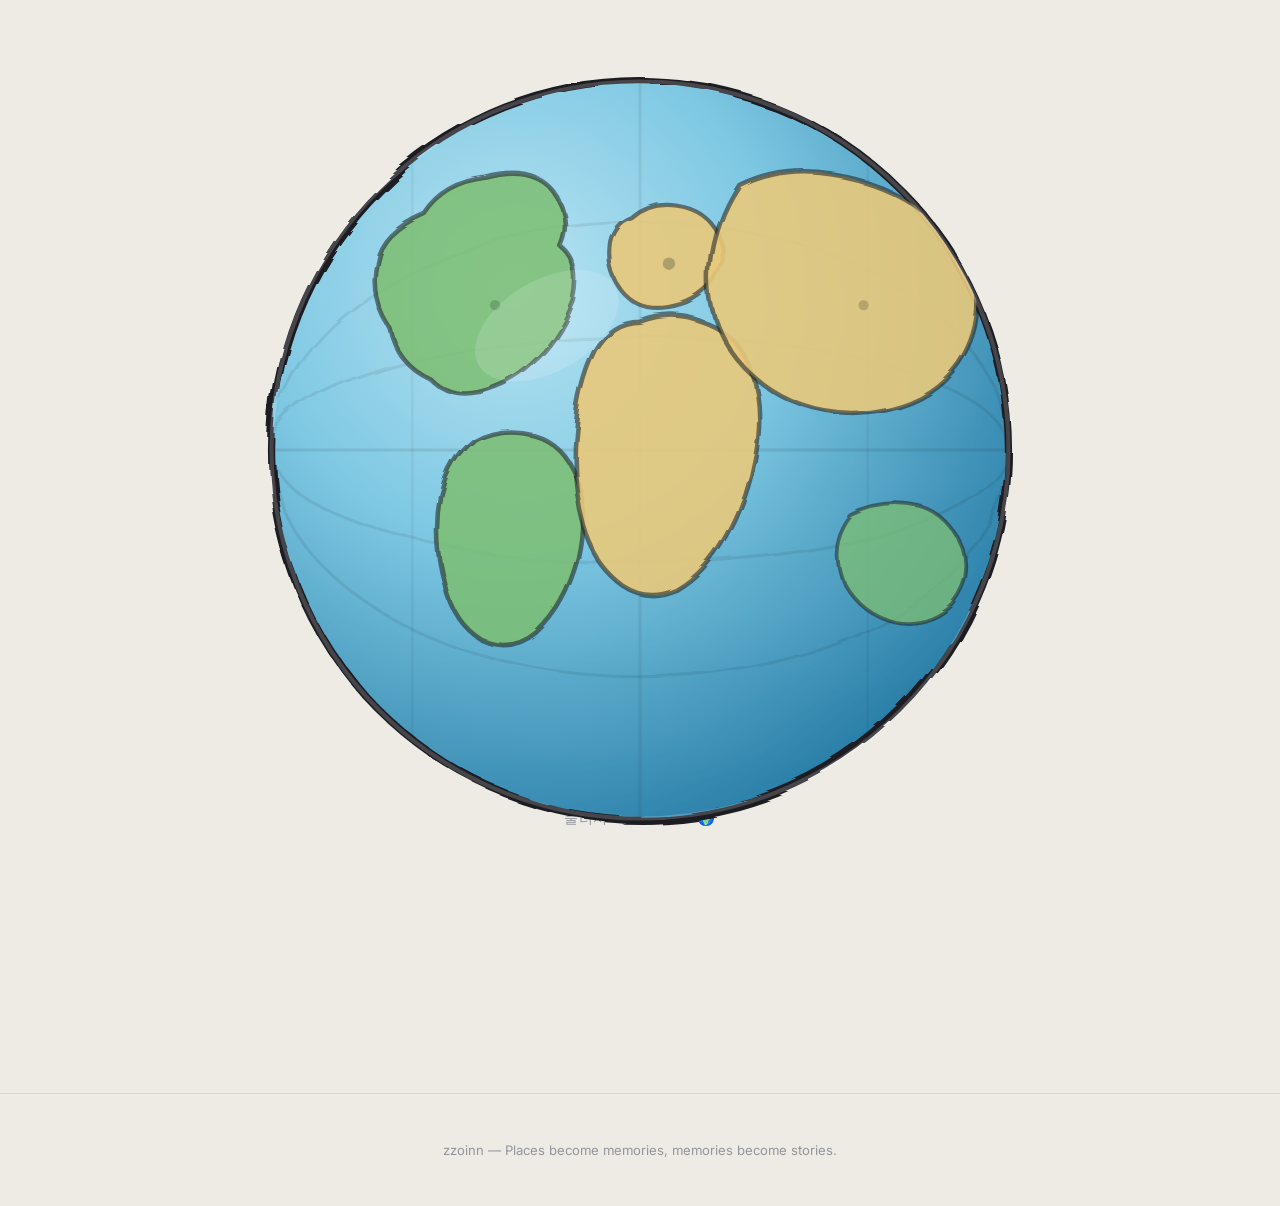
==== logoindex.html @ 639f42b7 "파일 구조 업데이트: logoindex.html, plan.md 추가" ====
<!doctype html>
<html lang="ko" data-theme="light">
<head>
<meta charset="UTF-8" />
<meta name="viewport" content="width=device-width, initial-scale=1.0" />
<title>zzoinn — 여행 아카이브</title>

<link rel="preconnect" href="https://fonts.googleapis.com">
<link rel="preconnect" href="https://fonts.gstatic.com" crossorigin>
<link href="https://fonts.googleapis.com/css2?family=Fraunces:opsz,wght@9..144,400;9..144,500;9..144,600&family=Inter:wght@400;500;600&display=swap" rel="stylesheet">

<style>
  :root {
    --bg: #EEEBE4;
    --bg-elevated: #F8F6F1;
    --ink: #1A1C20;
    --ink-soft: #62646C;
    --ink-faint: #93959C;
    --accent: #D89A3E;
    --line: rgba(26,28,32,0.10);
    --globe-core: #F3C66E;
    --globe-ocean: #7EC8E3;
    --globe-ocean2: #4FA8C7;
    --globe-edge: #9C6A21;
    --shadow-soft: rgba(26,28,32,0.10);

    --font-display: 'Fraunces', Georgia, serif;
    --font-body: 'Inter', -apple-system, BlinkMacSystemFont, sans-serif;

    --sp-2: 8px; --sp-3: 12px; --sp-4: 16px; --sp-5: 24px;
    --sp-6: 32px; --sp-7: 48px; --sp-8: 64px; --sp-9: 96px;

    --radius-s: 10px; --radius-m: 18px; --radius-l: 30px;
  }

  html[data-theme="dark"] {
    --bg: #10131A;
    --bg-elevated: #161A22;
    --ink: #ECEAE2;
    --ink-soft: #A2A6B3;
    --ink-faint: #6B6F7B;
    --accent: #96A8E4;
    --line: rgba(255,255,255,0.10);
    --globe-core: #5E72B9;
    --globe-ocean: #2A5F7A;
    --globe-ocean2: #1A3F52;
    --globe-edge: #11141C;
    --shadow-soft: rgba(0,0,0,0.45);
  }

  * { margin: 0; padding: 0; box-sizing: border-box; }

  html, body {
    background: var(--bg);
    color: var(--ink);
    font-family: var(--font-body);
    transition: background-color .5s ease, color .5s ease;
  }

  body { overflow: hidden; }
  body.site-entered { overflow: auto; }

  a, button, input { font-family: inherit; color: inherit; }
  button { cursor: pointer; background: none; border: none; }
  ::selection { background: var(--accent); color: var(--bg-elevated); }

  /* ============================================
     STAGE 1: 화면 꽉 채우는 큰 지구본
     ============================================ */
  .intro-layer {
    position: fixed;
    top: 50%;
    left: 50%;
    width: min(92vw, 92vh);
    height: min(92vw, 92vh);
    transform: translate(-50%, -50%) scale(1);
    transform-origin: 50% 50%;
    z-index: 20;
    transition: top 1.15s cubic-bezier(.65,0,.35,1),
                left 1.15s cubic-bezier(.65,0,.35,1),
                width 1.15s cubic-bezier(.65,0,.35,1),
                height 1.15s cubic-bezier(.65,0,.35,1),
                transform 1.15s cubic-bezier(.65,0,.35,1);
  }
  body.site-entered .intro-layer {
    top: 0;
    left: 50%;
    width: 260px;
    height: 260px;
    transform: translate(-50%, -30px) scale(1);
  }

  .globe-button {
    width: 100%;
    height: 100%;
    border-radius: 50%;
    display: block;
  }
  .globe-button:focus-visible {
    outline: 3px solid var(--accent);
    outline-offset: 6px;
  }
  body.site-entered .globe-button { pointer-events: none; }

  .globe-svg { width: 100%; height: 100%; display: block; }

  @media (prefers-reduced-motion: no-preference) {
    .sphere-float { animation: sway 5s ease-in-out infinite; }
  }
  @keyframes sway {
    0%, 100% { transform: translateY(0) rotate(-1.5deg); }
    50%      { transform: translateY(-10px) rotate(1.5deg); }
  }

  .sketchy { filter: url(#sketchFilter); }

  .intro-hint {
    position: fixed;
    bottom: 8vh;
    left: 0;
    right: 0;
    text-align: center;
    font-size: 0.9rem;
    color: var(--ink-faint);
    letter-spacing: 0.04em;
    opacity: 0;
    z-index: 19;
    animation: hintFade 1s ease forwards;
    animation-delay: 1.2s;
    transition: opacity .35s ease;
  }
  @keyframes hintFade { to { opacity: 1; } }
  body.site-entered .intro-hint { opacity: 0 !important; pointer-events: none; }

  /* ============================================
     STAGE 2: 도킹된 반쪽 지구본 + 캐릭터
     ============================================ */
  .dome-wrap {
    position: fixed;
    top: 0;
    left: 50%;
    transform: translateX(-50%);
    width: 340px;
    z-index: 8;
    opacity: 0;
    pointer-events: none;
    transition: opacity .6s ease .4s;
  }
  body.site-entered .dome-wrap { opacity: 1; }

  .dome-svg { width: 100%; display: block; }

  .walker-wrap {
    position: fixed;
    top: 112px;
    left: 50%;
    transform: translateX(-50%);
    z-index: 9;
    opacity: 0;
    pointer-events: none;
    transition: opacity .5s ease .7s;
  }
  body.site-entered .walker-wrap { opacity: 1; }

  .walker-figure { width: 34px; height: 44px; display: block; }
  @media (prefers-reduced-motion: no-preference) {
    body.site-entered .walker-figure { animation: patrol 6s ease-in-out infinite; }
  }
  @keyframes patrol {
    0%   { transform: translate(-95px, 0)   scaleX(1); }
    10%  { transform: translate(-64px, -7px) scaleX(1); }
    20%  { transform: translate(-32px, 0)   scaleX(1); }
    30%  { transform: translate(0,     -7px) scaleX(1); }
    40%  { transform: translate(32px,  0)   scaleX(1); }
    49%  { transform: translate(64px,  -7px) scaleX(1); }
    50%  { transform: translate(64px,  -7px) scaleX(-1); }
    60%  { transform: translate(32px,  0)   scaleX(-1); }
    70%  { transform: translate(0,     -7px) scaleX(-1); }
    80%  { transform: translate(-32px, 0)   scaleX(-1); }
    90%  { transform: translate(-64px, -7px) scaleX(-1); }
    100% { transform: translate(-95px, 0)   scaleX(1); }
  }

  .dome-spacer {
    height: 0;
    transition: height 1.15s cubic-bezier(.65,0,.35,1);
  }
  body.site-entered .dome-spacer { height: 180px; }

  /* ============================================
     상단 네비게이션 — 좌: 세로 탭 / 우: 집모양 로고
     ============================================ */
  .nav {
    display: flex;
    align-items: center;
    justify-content: space-between;
    padding: var(--sp-4) var(--sp-7);
    border-bottom: 1px solid var(--line);
    position: sticky;
    top: 0;
    background: var(--bg);
    z-index: 30;
    opacity: 0;
    transform: translateY(8px);
    pointer-events: none;
    transition: background-color .5s ease, border-color .5s ease,
                opacity .6s ease .5s, transform .6s ease .5s;
  }
  body.site-entered .nav { opacity: 1; transform: none; pointer-events: auto; }

  /* 왼쪽: 세로 탭 */
  .nav__links {
    display: flex;
    flex-direction: column;
    gap: var(--sp-2);
    list-style: none;
  }
  .nav__links a {
    text-decoration: none;
    font-size: 0.9rem;
    color: var(--ink-soft);
    letter-spacing: 0.04em;
    transition: color .25s ease;
    line-height: 1.4;
  }
  .nav__links a:hover { color: var(--ink); }

  /* 오른쪽: 집모양 로고 */
  .nav__logo-wrap {
    position: relative;
    display: inline-flex;
    flex-direction: column;
    align-items: center;
    justify-content: center;
  }

  /* 집 모양: 사각형 + 위에 삼각 지붕 */
  .house-shape {
    position: relative;
    background: var(--accent);
    width: 72px;
    height: 56px;
    border-radius: 4px 4px 6px 6px;
    display: flex;
    flex-direction: column;
    align-items: center;
    justify-content: center;
    margin-top: 22px;
  }
  .house-shape::before {
    content: '';
    position: absolute;
    top: -22px;
    left: -6px;
    width: 0;
    height: 0;
    border-left: 42px solid transparent;
    border-right: 42px solid transparent;
    border-bottom: 26px solid var(--accent);
  }

  .nav__logo-line {
    font-family: var(--font-display);
    font-size: 1.15rem;
    font-weight: 600;
    color: var(--bg);
    letter-spacing: 0.06em;
    line-height: 1.1;
  }

  /* 다크모드 토글 — 우측 끝 */
  .theme-toggle {
    position: relative;
    width: 40px;
    height: 40px;
    border-radius: 50%;
    border: 1px solid var(--line);
    display: flex;
    align-items: center;
    justify-content: center;
    flex-shrink: 0;
    margin-left: var(--sp-4);
  }
  .theme-toggle:focus-visible { outline: 2px solid var(--accent); outline-offset: 2px; }
  .theme-toggle .icon {
    position: absolute;
    font-size: 1rem;
    transition: opacity .4s ease, transform .4s ease;
  }
  .theme-toggle .icon--sun  { opacity: 1; transform: rotate(0deg) scale(1); }
  .theme-toggle .icon--moon { opacity: 0; transform: rotate(-80deg) scale(.5); }
  html[data-theme="dark"] .theme-toggle .icon--sun  { opacity: 0; transform: rotate(80deg) scale(.5); }
  html[data-theme="dark"] .theme-toggle .icon--moon { opacity: 1; transform: rotate(0deg) scale(1); }

  .nav__right {
    display: flex;
    align-items: center;
    gap: var(--sp-3);
  }

  /* ============================================
     메인 콘텐츠
     ============================================ */
  main {
    opacity: 0;
    transform: translateY(8px);
    pointer-events: none;
    transition: opacity .6s ease .55s, transform .6s ease .55s;
  }
  body.site-entered main { opacity: 1; transform: none; pointer-events: auto; }

  .hero {
    padding: var(--sp-8) var(--sp-7) var(--sp-7);
    text-align: center;
    max-width: 880px;
    margin: 0 auto;
  }
  .hero__eyebrow {
    font-size: 0.8rem;
    letter-spacing: 0.18em;
    color: var(--ink-faint);
    margin-bottom: var(--sp-4);
  }
  .hero__headline {
    font-family: var(--font-display);
    font-weight: 500;
    font-size: clamp(2.1rem, 5vw, 3.2rem);
    line-height: 1.3;
    margin-bottom: var(--sp-6);
  }

  .search {
    display: flex;
    gap: var(--sp-3);
    background: var(--bg-elevated);
    border: 1px solid var(--line);
    border-radius: var(--radius-l);
    padding: var(--sp-2);
    max-width: 560px;
    margin: 0 auto var(--sp-5);
    transition: background-color .5s ease, border-color .5s ease;
  }
  .search input { flex: 1; border: none; background: none; padding: var(--sp-3) var(--sp-4); font-size: 0.95rem; }
  .search input:focus { outline: none; }
  .search button {
    background: var(--ink);
    color: var(--bg);
    padding: var(--sp-3) var(--sp-5);
    border-radius: var(--radius-m);
    font-size: 0.9rem;
    font-weight: 500;
    transition: background-color .5s ease, color .5s ease;
  }

  .chips { display: flex; flex-wrap: wrap; justify-content: center; gap: var(--sp-3); }
  .chip {
    border: 1px solid var(--line);
    border-radius: var(--radius-l);
    padding: var(--sp-2) var(--sp-4);
    font-size: 0.82rem;
    color: var(--ink-soft);
    transition: border-color .25s ease, color .25s ease;
  }
  .chip:hover { border-color: var(--accent); color: var(--ink); }

  /* ============================================
     매거진
     ============================================ */
  .stories { padding: var(--sp-7) var(--sp-7) var(--sp-9); max-width: 1180px; margin: 0 auto; }
  .stories__head { margin-bottom: var(--sp-7); }
  .stories__head .eyebrow { font-size: 0.8rem; letter-spacing: 0.18em; color: var(--ink-faint); margin-bottom: var(--sp-3); }
  .stories__head h2 { font-family: var(--font-display); font-size: clamp(1.6rem, 3vw, 2.2rem); font-weight: 500; }

  .stories__grid { display: grid; grid-template-columns: repeat(4, 1fr); gap: var(--sp-5); }

  .card {
    border-radius: var(--radius-m);
    overflow: hidden;
    background: var(--bg-elevated);
    border: 1px solid var(--line);
    transition: transform .35s ease, border-color .5s ease, background-color .5s ease;
  }
  .card:hover { transform: translateY(-6px); }

  .card__thumb { height: 180px; position: relative; display: flex; align-items: flex-end; padding: var(--sp-3); }
  html[data-theme="dark"] .card__thumb { filter: brightness(.82) saturate(.9); }
  .card__thumb span { background: rgba(0,0,0,0.35); color: #fff; font-size: 0.72rem; padding: 4px 10px; border-radius: 999px; backdrop-filter: blur(4px); }

  .card__body { padding: var(--sp-4); }
  .card__title { font-family: var(--font-display); font-size: 1.05rem; margin-bottom: var(--sp-2); }
  .card__excerpt { font-size: 0.85rem; color: var(--ink-soft); line-height: 1.55; }

  .thumb-1 { background: linear-gradient(135deg, #E7B25F, #C2693A); }
  .thumb-2 { background: linear-gradient(135deg, #8E97A6, #3D4654); }
  .thumb-3 { background: linear-gradient(135deg, #7FA66E, #36563F); }
  .thumb-4 { background: linear-gradient(135deg, #D88A8E, #7A3B4C); }

  footer {
    text-align: center;
    padding: var(--sp-7);
    border-top: 1px solid var(--line);
    font-size: 0.82rem;
    color: var(--ink-faint);
    transition: border-color .5s ease;
  }

  @media (max-width: 860px) {
    .nav { padding: var(--sp-4) var(--sp-5); }
    .hero { padding: var(--sp-7) var(--sp-5); }
    .stories { padding: var(--sp-6) var(--sp-5); }
    .stories__grid { grid-template-columns: 1fr 1fr; }
  }
  @media (max-width: 520px) {
    .stories__grid { grid-template-columns: 1fr; }
    .search { flex-direction: column; border-radius: var(--radius-m); }
  }
</style>
</head>
<body>

  <!-- SVG 필터 -->
  <svg width="0" height="0" style="position:absolute">
    <filter id="sketchFilter">
      <feTurbulence type="fractalNoise" baseFrequency="0.008 0.03" numOctaves="3" seed="5" result="noise" />
      <feDisplacementMap in="SourceGraphic" in2="noise" scale="6" />
    </filter>
    <filter id="sketchFilterLight">
      <feTurbulence type="fractalNoise" baseFrequency="0.015 0.05" numOctaves="2" seed="12" result="noise2" />
      <feDisplacementMap in="SourceGraphic" in2="noise2" scale="3" />
    </filter>
  </svg>

  <!-- STAGE 1: 화면 꽉 채우는 지구본 -->
  <div class="intro-layer" id="introLayer">
    <button class="globe-button" id="globeButton" aria-label="zzoinn 둘러보기 시작">
      <svg class="globe-svg" viewBox="0 0 400 400" xmlns="http://www.w3.org/2000/svg">
        <defs>
          <radialGradient id="sphereGrad" cx="33%" cy="28%" r="78%">
            <stop offset="0%" stop-color="#B8E4F2" />
            <stop offset="45%" stop-color="#7EC8E3" />
            <stop offset="100%" stop-color="#2A7FA8" />
          </radialGradient>
          <radialGradient id="sphereGradDark" cx="33%" cy="28%" r="78%">
            <stop offset="0%" stop-color="#3A6A85" />
            <stop offset="60%" stop-color="#1E4F6B" />
            <stop offset="100%" stop-color="#0A1F2E" />
          </radialGradient>
          <clipPath id="globeClip">
            <circle cx="200" cy="200" r="178" />
          </clipPath>
        </defs>

        <g class="sphere-float">
          <!-- 바다 배경 -->
          <circle cx="200" cy="200" r="178" fill="url(#sphereGrad)" stroke="var(--ink)" stroke-width="3.5" class="sketchy" />

          <g clip-path="url(#globeClip)">
            <!-- 경도·위도 선 (손그림 느낌) -->
            <ellipse cx="200" cy="200" rx="178" ry="55" fill="none" stroke="var(--ink)" stroke-opacity="0.08" stroke-width="1.5" class="sketchy" />
            <ellipse cx="200" cy="200" rx="178" ry="110" fill="none" stroke="var(--ink)" stroke-opacity="0.08" stroke-width="1.5" class="sketchy" />
            <line x1="22" y1="200" x2="378" y2="200" stroke="var(--ink)" stroke-opacity="0.10" stroke-width="1.5" />
            <line x1="200" y1="22" x2="200" y2="378" stroke="var(--ink)" stroke-opacity="0.08" stroke-width="1.5" />
            <line x1="90" y1="30" x2="90" y2="370" stroke="var(--ink)" stroke-opacity="0.06" stroke-width="1" />
            <line x1="310" y1="30" x2="310" y2="370" stroke="var(--ink)" stroke-opacity="0.06" stroke-width="1" />

            <!-- 북아메리카 -->
            <path class="sketchy" d="
              M 95,85
              Q 105,70 125,68
              Q 148,62 158,75
              Q 168,88 162,102
              Q 172,110 168,128
              Q 160,148 148,158
              Q 138,168 122,172
              Q 108,175 98,165
              Q 82,158 78,140
              Q 68,125 72,108
              Q 74,94 95,85 Z
            " fill="#7DBF72" fill-opacity="0.85" stroke="var(--ink)" stroke-opacity="0.55" stroke-width="2.2" stroke-linejoin="round" />

            <!-- 남아메리카 -->
            <path class="sketchy" d="
              M 120,195
              Q 132,188 148,192
              Q 162,196 168,212
              Q 175,230 170,252
              Q 164,275 150,288
              Q 138,298 124,292
              Q 110,284 106,265
              Q 100,244 104,222
              Q 108,205 120,195 Z
            " fill="#7DBF72" fill-opacity="0.85" stroke="var(--ink)" stroke-opacity="0.55" stroke-width="2.2" stroke-linejoin="round" />

            <!-- 유럽 -->
            <path class="sketchy" d="
              M 196,88
              Q 205,80 218,82
              Q 232,84 238,96
              Q 244,108 236,120
              Q 228,130 214,132
              Q 200,134 192,124
              Q 184,114 186,100
              Q 188,91 196,88 Z
            " fill="#E8C97A" fill-opacity="0.9" stroke="var(--ink)" stroke-opacity="0.55" stroke-width="2" stroke-linejoin="round" />

            <!-- 아프리카 -->
            <path class="sketchy" d="
              M 200,138
              Q 216,132 230,138
              Q 248,144 254,162
              Q 260,180 256,202
              Q 252,224 242,242
              Q 232,260 218,268
              Q 204,274 192,266
              Q 178,256 172,236
              Q 166,214 168,192
              Q 170,168 178,152
              Q 186,138 200,138 Z
            " fill="#E8C97A" fill-opacity="0.9" stroke="var(--ink)" stroke-opacity="0.55" stroke-width="2.2" stroke-linejoin="round" />

            <!-- 아시아 -->
            <path class="sketchy" d="
              M 248,72
              Q 268,62 292,66
              Q 318,70 336,84
              Q 358,98 362,118
              Q 366,140 354,158
              Q 342,175 320,180
              Q 298,185 278,178
              Q 256,170 244,152
              Q 232,134 234,112
              Q 236,90 248,72 Z
            " fill="#E8C97A" fill-opacity="0.9" stroke="var(--ink)" stroke-opacity="0.55" stroke-width="2.2" stroke-linejoin="round" />

            <!-- 오세아니아 -->
            <path class="sketchy" d="
              M 302,232
              Q 318,224 336,228
              Q 350,232 356,248
              Q 360,262 350,274
              Q 338,285 322,282
              Q 306,278 298,264
              Q 292,250 298,238
              Q 300,234 302,232 Z
            " fill="#7DBF72" fill-opacity="0.75" stroke="var(--ink)" stroke-opacity="0.5" stroke-width="1.8" stroke-linejoin="round" />

            <!-- 귀여운 포인트: 별/점 강조 -->
            <circle cx="214" cy="110" r="3" fill="var(--ink)" fill-opacity="0.25" />
            <circle cx="130" cy="130" r="2.5" fill="var(--ink)" fill-opacity="0.2" />
            <circle cx="308" cy="130" r="2.5" fill="var(--ink)" fill-opacity="0.2" />
          </g>

          <!-- 테두리 광택 -->
          <circle cx="200" cy="200" r="178" fill="none" stroke="white" stroke-opacity="0.18" stroke-width="2" />
          <!-- 하이라이트 -->
          <ellipse cx="155" cy="140" rx="38" ry="22" fill="white" fill-opacity="0.14" transform="rotate(-30 155 140)" />
        </g>
      </svg>
    </button>
  </div>

  <p class="intro-hint" id="introHint">눌러서 떠나볼까요? 🌍</p>

  <!-- STAGE 2: 상단 반쪽 지구본 (캐릭터 플랫폼) -->
  <div class="dome-wrap" id="domeWrap" aria-hidden="true">
    <svg class="dome-svg" viewBox="0 0 340 175" xmlns="http://www.w3.org/2000/svg">
      <defs>
        <radialGradient id="domeGrad" cx="50%" cy="10%" r="90%">
          <stop offset="0%" stop-color="#B8E4F2" />
          <stop offset="60%" stop-color="#7EC8E3" />
          <stop offset="100%" stop-color="#2A7FA8" />
        </radialGradient>
        <clipPath id="domeClip">
          <rect x="0" y="0" width="340" height="175" />
        </clipPath>
      </defs>
      <!-- 반원 바다 -->
      <ellipse cx="170" cy="175" rx="168" ry="168" fill="url(#domeGrad)" clip-path="url(#domeClip)" />
      <!-- 경도선 -->
      <ellipse cx="170" cy="175" rx="168" ry="52" fill="none" stroke="var(--ink)" stroke-opacity="0.08" stroke-width="1.2" clip-path="url(#domeClip)" />
      <ellipse cx="170" cy="175" rx="168" ry="105" fill="none" stroke="var(--ink)" stroke-opacity="0.06" stroke-width="1" clip-path="url(#domeClip)" />
      <line x1="170" y1="7" x2="170" y2="175" stroke="var(--ink)" stroke-opacity="0.07" stroke-width="1" />
      <line x1="62" y1="14" x2="62" y2="175" stroke="var(--ink)" stroke-opacity="0.05" stroke-width="1" />
      <line x1="278" y1="14" x2="278" y2="175" stroke="var(--ink)" stroke-opacity="0.05" stroke-width="1" />
      <!-- 미니 대륙 흔적 -->
      <path d="M 80,80 Q 92,70 108,76 Q 120,82 116,96 Q 110,110 96,112 Q 80,110 76,96 Q 73,86 80,80 Z"
            fill="#7DBF72" fill-opacity="0.65" stroke="var(--ink)" stroke-opacity="0.4" stroke-width="1.5" />
      <path d="M 145,52 Q 156,44 170,48 Q 184,52 186,66 Q 188,80 174,86 Q 158,90 148,78 Q 138,66 145,52 Z"
            fill="#E8C97A" fill-opacity="0.7" stroke="var(--ink)" stroke-opacity="0.4" stroke-width="1.5" />
      <path d="M 220,65 Q 234,58 250,64 Q 264,70 264,86 Q 262,100 248,104 Q 232,108 222,96 Q 212,84 220,65 Z"
            fill="#E8C97A" fill-opacity="0.65" stroke="var(--ink)" stroke-opacity="0.4" stroke-width="1.5" />
      <!-- 테두리 -->
      <ellipse cx="170" cy="175" rx="168" ry="168" fill="none" stroke="var(--ink)" stroke-width="2.5" clip-path="url(#domeClip)" />
      <!-- 하단 평면선 강조 -->
      <line x1="2" y1="174" x2="338" y2="174" stroke="var(--ink)" stroke-opacity="0.25" stroke-width="1.5" />
    </svg>
  </div>

  <!-- 캐릭터 -->
  <div class="walker-wrap" id="walker" aria-hidden="true">
    <svg class="walker-figure" viewBox="0 0 40 50">
      <ellipse cx="20" cy="30" rx="9" ry="12" fill="var(--accent)" stroke="var(--ink)" stroke-width="1.5" />
      <circle cx="20" cy="13" r="8" fill="var(--accent)" stroke="var(--ink)" stroke-width="1.5" />
      <circle cx="17" cy="12" r="1.2" fill="var(--ink)" />
      <circle cx="23" cy="12" r="1.2" fill="var(--ink)" />
      <path d="M16,16 Q20,18 24,16" fill="none" stroke="var(--ink)" stroke-width="1.3" stroke-linecap="round" />
      <line x1="14" y1="24" x2="6"  y2="30" stroke="var(--ink)" stroke-width="2" stroke-linecap="round" />
      <line x1="26" y1="24" x2="34" y2="30" stroke="var(--ink)" stroke-width="2" stroke-linecap="round" />
      <line x1="16" y1="40" x2="12" y2="49" stroke="var(--ink)" stroke-width="2.4" stroke-linecap="round" />
      <line x1="24" y1="40" x2="28" y2="49" stroke="var(--ink)" stroke-width="2.4" stroke-linecap="round" />
    </svg>
  </div>

  <div class="dome-spacer"></div>

  <header class="nav">
    <!-- 왼쪽: 세로 탭 -->
    <nav>
      <ul class="nav__links">
        <li><a href="#magazine">Magazine</a></li>
        <li><a href="#goods">Goods</a></li>
      </ul>
    </nav>

    <!-- 오른쪽: 집모양 로고 + 다크모드 토글 -->
    <div class="nav__right">
      <div class="nav__logo-wrap">
        <div class="house-shape">
          <span class="nav__logo-line">zzo</span>
          <span class="nav__logo-line">inn</span>
        </div>
      </div>
      <button class="theme-toggle" id="themeToggle" aria-label="다크 모드로 전환" aria-pressed="false">
        <span class="icon icon--sun">☀️</span>
        <span class="icon icon--moon">🌙</span>
      </button>
    </div>
  </header>

  <main>
    <section class="hero">
      <p class="hero__eyebrow">TRAVEL ARCHIVE</p>
      <h1 class="hero__headline">오늘 어떤 여행을<br>하고 싶나요?</h1>

      <form class="search" id="searchForm">
        <input type="text" id="searchInput" placeholder="조용한 바다, 혼자 걷기 좋은 도시, 사진 찍기 좋은 장소…" />
        <button type="submit">탐색</button>
      </form>

      <div class="chips">
        <button class="chip">조용한 바다가 있는 여행</button>
        <button class="chip">현지 맛집을 찾는 여행</button>
        <button class="chip">혼자 걷기 좋은 도시</button>
        <button class="chip">사진 찍기 좋은 장소</button>
      </div>
    </section>

    <section class="stories" id="magazine">
      <div class="stories__head">
        <p class="eyebrow">MAGAZINE</p>
        <h2>지금, 어딘가의 이야기</h2>
      </div>

      <div class="stories__grid">
        <article class="card">
          <div class="card__thumb thumb-1"><span>📍 리스본, 포르투갈</span></div>
          <div class="card__body">
            <p class="card__title">골목 끝 작은 다이너</p>
            <p class="card__excerpt">아침 6시, 트램 소리만 울리는 알파마 골목에서 만난 핫초콜릿 한 잔.</p>
          </div>
        </article>

        <article class="card">
          <div class="card__thumb thumb-2"><span>📍 교토, 일본</span></div>
          <div class="card__body">
            <p class="card__title">관광객이 없는 새벽</p>
            <p class="card__excerpt">기온의 좁은 돌길, 인력거꾼 한 명과 마주친 새벽 다섯 시의 고요함.</p>
          </div>
        </article>

        <article class="card">
          <div class="card__thumb thumb-3"><span>📍 우붓, 인도네시아</span></div>
          <div class="card__body">
            <p class="card__title">초록 사이 작은 책방</p>
            <p class="card__excerpt">논 한가운데 숨어 있는 헌책방에서, 커피 한 잔과 빗소리를 들으며.</p>
          </div>
        </article>

        <article class="card">
          <div class="card__thumb thumb-4"><span>📍 나프플리오, 그리스</span></div>
          <div class="card__body">
            <p class="card__title">계단 위 작은 발코니</p>
            <p class="card__excerpt">여행자는 모르는 동네 빵집, 갓 구운 빵 냄새를 따라간 골목 끝.</p>
          </div>
        </article>
      </div>
    </section>
  </main>

  <footer id="goods">
    zzoinn — Places become memories, memories become stories.
  </footer>

  <script>
    const body = document.body;
    const globeButton = document.getElementById('globeButton');
    globeButton.addEventListener('click', () => {
      if (body.classList.contains('site-entered')) return;
      body.classList.add('site-entered');
    });

    const root = document.documentElement;
    const toggle = document.getElementById('themeToggle');
    const prefersDark = window.matchMedia('(prefers-color-scheme: dark)').matches;
    let theme = prefersDark ? 'dark' : 'light';
    root.setAttribute('data-theme', theme);
    syncToggle();

    toggle.addEventListener('click', () => {
      theme = theme === 'dark' ? 'light' : 'dark';
      root.setAttribute('data-theme', theme);
      syncToggle();
    });
    function syncToggle() {
      toggle.setAttribute('aria-pressed', theme === 'dark');
      toggle.setAttribute('aria-label', theme === 'dark' ? '라이트 모드로 전환' : '다크 모드로 전환');
    }

    const searchInput = document.getElementById('searchInput');
    document.querySelectorAll('.chip').forEach(chip => {
      chip.addEventListener('click', () => {
        searchInput.value = chip.textContent;
        searchInput.focus();
      });
    });
    document.getElementById('searchForm').addEventListener('submit', e => e.preventDefault());
  </script>

</body>
</html>
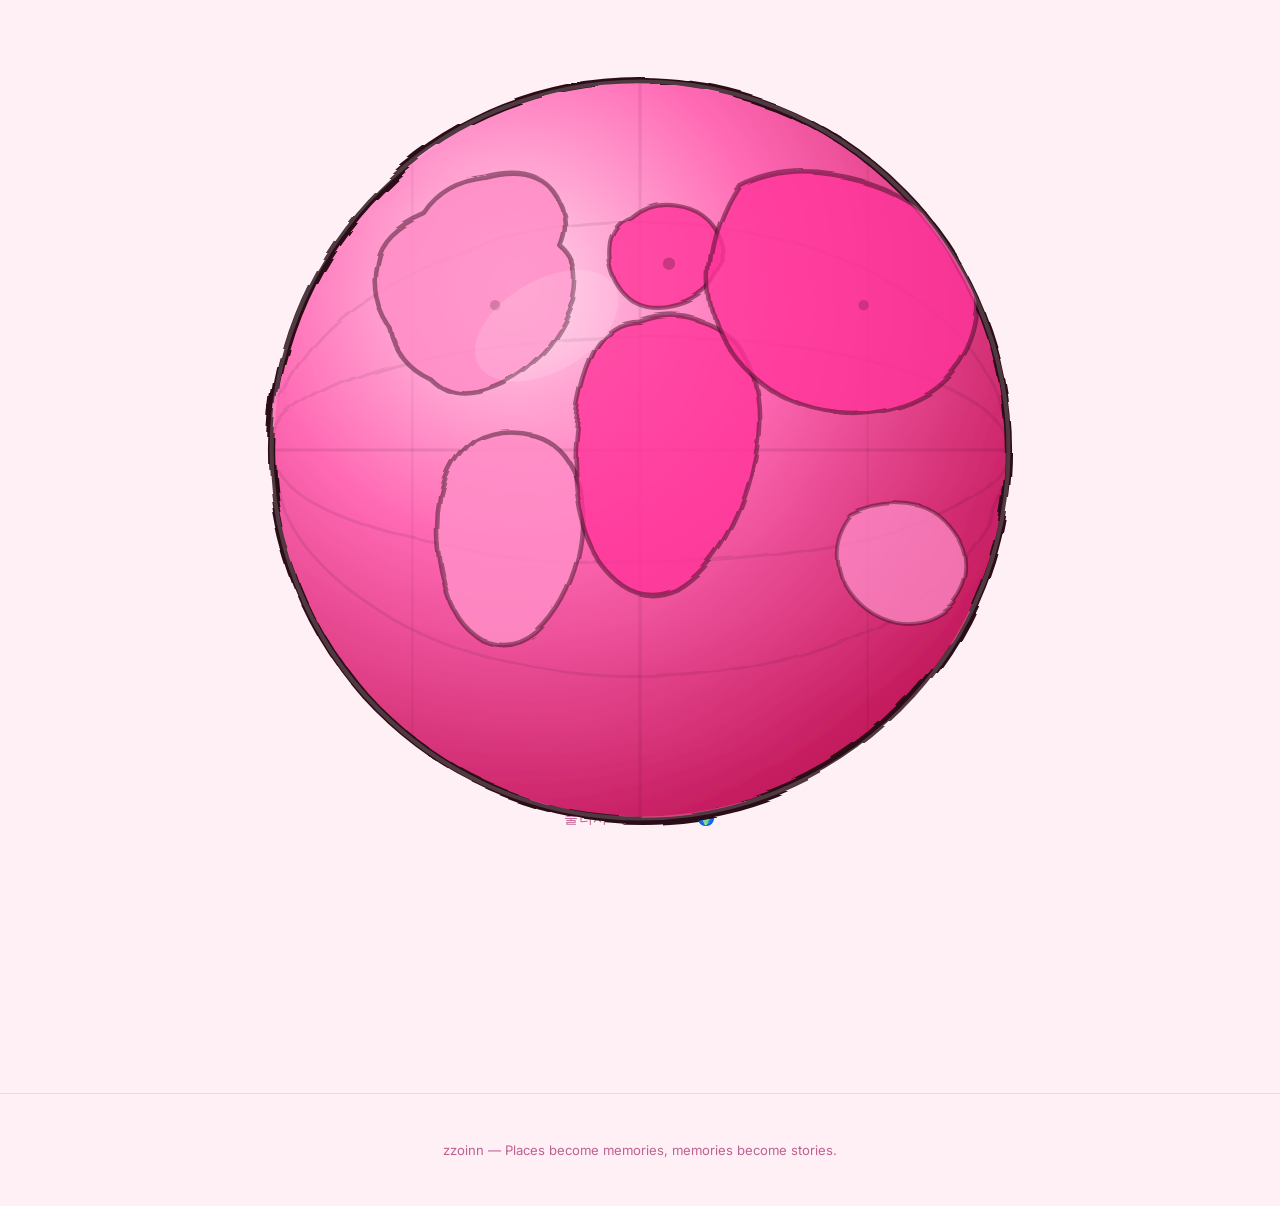
==== commit 6ae3dbe8: "디자인: 사이트 전체 색상을 형광분홍으로 변경" ====
--- a/logoindex.html
+++ b/logoindex.html
@@ -11,18 +11,18 @@
 
 <style>
   :root {
-    --bg: #EEEBE4;
-    --bg-elevated: #F8F6F1;
-    --ink: #1A1C20;
-    --ink-soft: #62646C;
-    --ink-faint: #93959C;
-    --accent: #D89A3E;
-    --line: rgba(26,28,32,0.10);
-    --globe-core: #F3C66E;
-    --globe-ocean: #7EC8E3;
-    --globe-ocean2: #4FA8C7;
-    --globe-edge: #9C6A21;
-    --shadow-soft: rgba(26,28,32,0.10);
+    --bg: #FFF0F6;
+    --bg-elevated: #FFF8FB;
+    --ink: #2A0A18;
+    --ink-soft: #8B2252;
+    --ink-faint: #C06090;
+    --accent: #FF1493;
+    --line: rgba(255,20,147,0.15);
+    --globe-core: #FF69B4;
+    --globe-ocean: #FFB3D9;
+    --globe-ocean2: #FF1493;
+    --globe-edge: #C2185B;
+    --shadow-soft: rgba(255,20,147,0.12);
 
     --font-display: 'Fraunces', Georgia, serif;
     --font-body: 'Inter', -apple-system, BlinkMacSystemFont, sans-serif;
@@ -34,18 +34,18 @@
   }
 
   html[data-theme="dark"] {
-    --bg: #10131A;
-    --bg-elevated: #161A22;
-    --ink: #ECEAE2;
-    --ink-soft: #A2A6B3;
-    --ink-faint: #6B6F7B;
-    --accent: #96A8E4;
-    --line: rgba(255,255,255,0.10);
-    --globe-core: #5E72B9;
-    --globe-ocean: #2A5F7A;
-    --globe-ocean2: #1A3F52;
-    --globe-edge: #11141C;
-    --shadow-soft: rgba(0,0,0,0.45);
+    --bg: #1A0010;
+    --bg-elevated: #24001A;
+    --ink: #FFD6EC;
+    --ink-soft: #FF8DC7;
+    --ink-faint: #C06090;
+    --accent: #FF69B4;
+    --line: rgba(255,105,180,0.20);
+    --globe-core: #C2185B;
+    --globe-ocean: #8B0045;
+    --globe-ocean2: #5A0030;
+    --globe-edge: #0D0009;
+    --shadow-soft: rgba(255,20,147,0.35);
   }
 
   * { margin: 0; padding: 0; box-sizing: border-box; }
@@ -390,10 +390,10 @@
   .card__title { font-family: var(--font-display); font-size: 1.05rem; margin-bottom: var(--sp-2); }
   .card__excerpt { font-size: 0.85rem; color: var(--ink-soft); line-height: 1.55; }
 
-  .thumb-1 { background: linear-gradient(135deg, #E7B25F, #C2693A); }
-  .thumb-2 { background: linear-gradient(135deg, #8E97A6, #3D4654); }
-  .thumb-3 { background: linear-gradient(135deg, #7FA66E, #36563F); }
-  .thumb-4 { background: linear-gradient(135deg, #D88A8E, #7A3B4C); }
+  .thumb-1 { background: linear-gradient(135deg, #FFB3D9, #FF1493); }
+  .thumb-2 { background: linear-gradient(135deg, #FF69B4, #C2185B); }
+  .thumb-3 { background: linear-gradient(135deg, #FF8DC7, #FF3399); }
+  .thumb-4 { background: linear-gradient(135deg, #FFD6EC, #FF1493); }
 
   footer {
     text-align: center;
@@ -436,14 +436,14 @@
       <svg class="globe-svg" viewBox="0 0 400 400" xmlns="http://www.w3.org/2000/svg">
         <defs>
           <radialGradient id="sphereGrad" cx="33%" cy="28%" r="78%">
-            <stop offset="0%" stop-color="#B8E4F2" />
-            <stop offset="45%" stop-color="#7EC8E3" />
-            <stop offset="100%" stop-color="#2A7FA8" />
+            <stop offset="0%" stop-color="#FFD6EC" />
+            <stop offset="45%" stop-color="#FF69B4" />
+            <stop offset="100%" stop-color="#C2185B" />
           </radialGradient>
           <radialGradient id="sphereGradDark" cx="33%" cy="28%" r="78%">
-            <stop offset="0%" stop-color="#3A6A85" />
-            <stop offset="60%" stop-color="#1E4F6B" />
-            <stop offset="100%" stop-color="#0A1F2E" />
+            <stop offset="0%" stop-color="#FF8DC7" />
+            <stop offset="60%" stop-color="#C2185B" />
+            <stop offset="100%" stop-color="#5A0030" />
           </radialGradient>
           <clipPath id="globeClip">
             <circle cx="200" cy="200" r="178" />
@@ -476,7 +476,7 @@
               Q 82,158 78,140
               Q 68,125 72,108
               Q 74,94 95,85 Z
-            " fill="#7DBF72" fill-opacity="0.85" stroke="var(--ink)" stroke-opacity="0.55" stroke-width="2.2" stroke-linejoin="round" />
+            " fill="#FF8DC7" fill-opacity="0.85" stroke="var(--ink)" stroke-opacity="0.45" stroke-width="2.2" stroke-linejoin="round" />
 
             <!-- 남아메리카 -->
             <path class="sketchy" d="
@@ -489,7 +489,7 @@
               Q 110,284 106,265
               Q 100,244 104,222
               Q 108,205 120,195 Z
-            " fill="#7DBF72" fill-opacity="0.85" stroke="var(--ink)" stroke-opacity="0.55" stroke-width="2.2" stroke-linejoin="round" />
+            " fill="#FF8DC7" fill-opacity="0.85" stroke="var(--ink)" stroke-opacity="0.45" stroke-width="2.2" stroke-linejoin="round" />
 
             <!-- 유럽 -->
             <path class="sketchy" d="
@@ -501,7 +501,7 @@
               Q 200,134 192,124
               Q 184,114 186,100
               Q 188,91 196,88 Z
-            " fill="#E8C97A" fill-opacity="0.9" stroke="var(--ink)" stroke-opacity="0.55" stroke-width="2" stroke-linejoin="round" />
+            " fill="#FF3399" fill-opacity="0.80" stroke="var(--ink)" stroke-opacity="0.45" stroke-width="2" stroke-linejoin="round" />
 
             <!-- 아프리카 -->
             <path class="sketchy" d="
@@ -516,7 +516,7 @@
               Q 166,214 168,192
               Q 170,168 178,152
               Q 186,138 200,138 Z
-            " fill="#E8C97A" fill-opacity="0.9" stroke="var(--ink)" stroke-opacity="0.55" stroke-width="2.2" stroke-linejoin="round" />
+            " fill="#FF3399" fill-opacity="0.80" stroke="var(--ink)" stroke-opacity="0.45" stroke-width="2.2" stroke-linejoin="round" />
 
             <!-- 아시아 -->
             <path class="sketchy" d="
@@ -530,7 +530,7 @@
               Q 256,170 244,152
               Q 232,134 234,112
               Q 236,90 248,72 Z
-            " fill="#E8C97A" fill-opacity="0.9" stroke="var(--ink)" stroke-opacity="0.55" stroke-width="2.2" stroke-linejoin="round" />
+            " fill="#FF3399" fill-opacity="0.80" stroke="var(--ink)" stroke-opacity="0.45" stroke-width="2.2" stroke-linejoin="round" />
 
             <!-- 오세아니아 -->
             <path class="sketchy" d="
@@ -542,7 +542,7 @@
               Q 306,278 298,264
               Q 292,250 298,238
               Q 300,234 302,232 Z
-            " fill="#7DBF72" fill-opacity="0.75" stroke="var(--ink)" stroke-opacity="0.5" stroke-width="1.8" stroke-linejoin="round" />
+            " fill="#FF8DC7" fill-opacity="0.75" stroke="var(--ink)" stroke-opacity="0.4" stroke-width="1.8" stroke-linejoin="round" />
 
             <!-- 귀여운 포인트: 별/점 강조 -->
             <circle cx="214" cy="110" r="3" fill="var(--ink)" fill-opacity="0.25" />
@@ -566,9 +566,9 @@
     <svg class="dome-svg" viewBox="0 0 340 175" xmlns="http://www.w3.org/2000/svg">
       <defs>
         <radialGradient id="domeGrad" cx="50%" cy="10%" r="90%">
-          <stop offset="0%" stop-color="#B8E4F2" />
-          <stop offset="60%" stop-color="#7EC8E3" />
-          <stop offset="100%" stop-color="#2A7FA8" />
+          <stop offset="0%" stop-color="#FFD6EC" />
+          <stop offset="60%" stop-color="#FF69B4" />
+          <stop offset="100%" stop-color="#C2185B" />
         </radialGradient>
         <clipPath id="domeClip">
           <rect x="0" y="0" width="340" height="175" />
@@ -584,11 +584,11 @@
       <line x1="278" y1="14" x2="278" y2="175" stroke="var(--ink)" stroke-opacity="0.05" stroke-width="1" />
       <!-- 미니 대륙 흔적 -->
       <path d="M 80,80 Q 92,70 108,76 Q 120,82 116,96 Q 110,110 96,112 Q 80,110 76,96 Q 73,86 80,80 Z"
-            fill="#7DBF72" fill-opacity="0.65" stroke="var(--ink)" stroke-opacity="0.4" stroke-width="1.5" />
+            fill="#FF8DC7" fill-opacity="0.65" stroke="var(--ink)" stroke-opacity="0.35" stroke-width="1.5" />
       <path d="M 145,52 Q 156,44 170,48 Q 184,52 186,66 Q 188,80 174,86 Q 158,90 148,78 Q 138,66 145,52 Z"
-            fill="#E8C97A" fill-opacity="0.7" stroke="var(--ink)" stroke-opacity="0.4" stroke-width="1.5" />
+            fill="#FF3399" fill-opacity="0.60" stroke="var(--ink)" stroke-opacity="0.35" stroke-width="1.5" />
       <path d="M 220,65 Q 234,58 250,64 Q 264,70 264,86 Q 262,100 248,104 Q 232,108 222,96 Q 212,84 220,65 Z"
-            fill="#E8C97A" fill-opacity="0.65" stroke="var(--ink)" stroke-opacity="0.4" stroke-width="1.5" />
+            fill="#FF3399" fill-opacity="0.55" stroke="var(--ink)" stroke-opacity="0.35" stroke-width="1.5" />
       <!-- 테두리 -->
       <ellipse cx="170" cy="175" rx="168" ry="168" fill="none" stroke="var(--ink)" stroke-width="2.5" clip-path="url(#domeClip)" />
       <!-- 하단 평면선 강조 -->
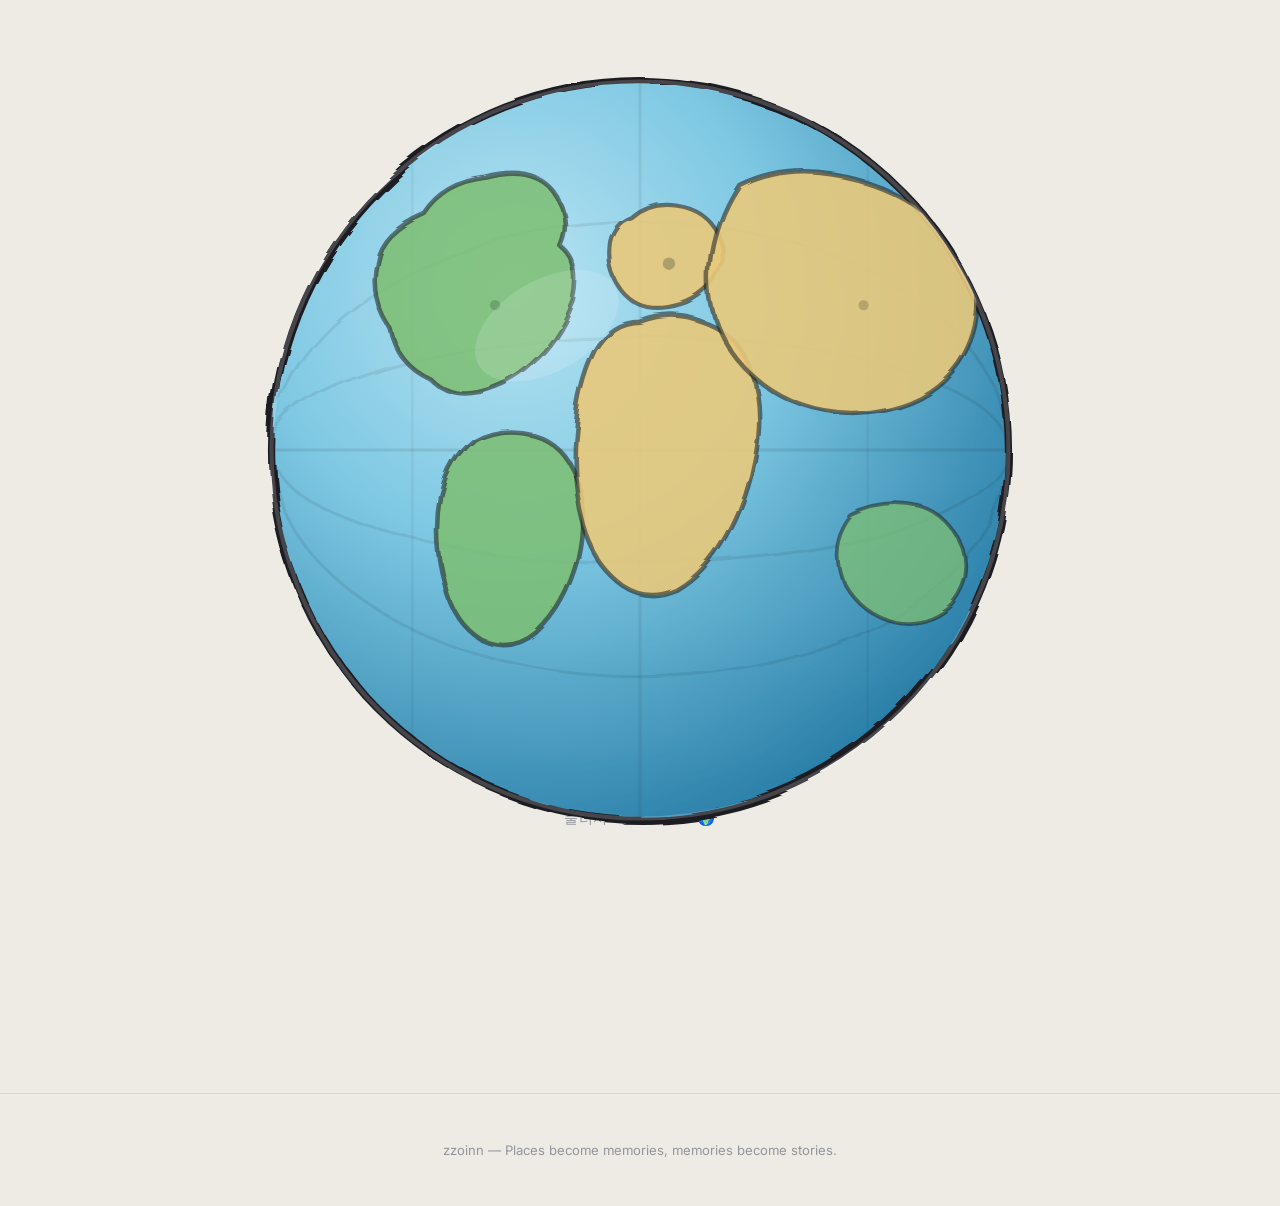
==== commit 525b30c8: "Revert "디자인: 사이트 전체 색상을 형광분홍으로 변경" This reverts commit 6ae3dbe80671eed8585242bd6c1ac5d0eb8b5319." ====
--- a/logoindex.html
+++ b/logoindex.html
@@ -11,18 +11,18 @@
 
 <style>
   :root {
-    --bg: #FFF0F6;
-    --bg-elevated: #FFF8FB;
-    --ink: #2A0A18;
-    --ink-soft: #8B2252;
-    --ink-faint: #C06090;
-    --accent: #FF1493;
-    --line: rgba(255,20,147,0.15);
-    --globe-core: #FF69B4;
-    --globe-ocean: #FFB3D9;
-    --globe-ocean2: #FF1493;
-    --globe-edge: #C2185B;
-    --shadow-soft: rgba(255,20,147,0.12);
+    --bg: #EEEBE4;
+    --bg-elevated: #F8F6F1;
+    --ink: #1A1C20;
+    --ink-soft: #62646C;
+    --ink-faint: #93959C;
+    --accent: #D89A3E;
+    --line: rgba(26,28,32,0.10);
+    --globe-core: #F3C66E;
+    --globe-ocean: #7EC8E3;
+    --globe-ocean2: #4FA8C7;
+    --globe-edge: #9C6A21;
+    --shadow-soft: rgba(26,28,32,0.10);
 
     --font-display: 'Fraunces', Georgia, serif;
     --font-body: 'Inter', -apple-system, BlinkMacSystemFont, sans-serif;
@@ -34,18 +34,18 @@
   }
 
   html[data-theme="dark"] {
-    --bg: #1A0010;
-    --bg-elevated: #24001A;
-    --ink: #FFD6EC;
-    --ink-soft: #FF8DC7;
-    --ink-faint: #C06090;
-    --accent: #FF69B4;
-    --line: rgba(255,105,180,0.20);
-    --globe-core: #C2185B;
-    --globe-ocean: #8B0045;
-    --globe-ocean2: #5A0030;
-    --globe-edge: #0D0009;
-    --shadow-soft: rgba(255,20,147,0.35);
+    --bg: #10131A;
+    --bg-elevated: #161A22;
+    --ink: #ECEAE2;
+    --ink-soft: #A2A6B3;
+    --ink-faint: #6B6F7B;
+    --accent: #96A8E4;
+    --line: rgba(255,255,255,0.10);
+    --globe-core: #5E72B9;
+    --globe-ocean: #2A5F7A;
+    --globe-ocean2: #1A3F52;
+    --globe-edge: #11141C;
+    --shadow-soft: rgba(0,0,0,0.45);
   }
 
   * { margin: 0; padding: 0; box-sizing: border-box; }
@@ -390,10 +390,10 @@
   .card__title { font-family: var(--font-display); font-size: 1.05rem; margin-bottom: var(--sp-2); }
   .card__excerpt { font-size: 0.85rem; color: var(--ink-soft); line-height: 1.55; }
 
-  .thumb-1 { background: linear-gradient(135deg, #FFB3D9, #FF1493); }
-  .thumb-2 { background: linear-gradient(135deg, #FF69B4, #C2185B); }
-  .thumb-3 { background: linear-gradient(135deg, #FF8DC7, #FF3399); }
-  .thumb-4 { background: linear-gradient(135deg, #FFD6EC, #FF1493); }
+  .thumb-1 { background: linear-gradient(135deg, #E7B25F, #C2693A); }
+  .thumb-2 { background: linear-gradient(135deg, #8E97A6, #3D4654); }
+  .thumb-3 { background: linear-gradient(135deg, #7FA66E, #36563F); }
+  .thumb-4 { background: linear-gradient(135deg, #D88A8E, #7A3B4C); }
 
   footer {
     text-align: center;
@@ -436,14 +436,14 @@
       <svg class="globe-svg" viewBox="0 0 400 400" xmlns="http://www.w3.org/2000/svg">
         <defs>
           <radialGradient id="sphereGrad" cx="33%" cy="28%" r="78%">
-            <stop offset="0%" stop-color="#FFD6EC" />
-            <stop offset="45%" stop-color="#FF69B4" />
-            <stop offset="100%" stop-color="#C2185B" />
+            <stop offset="0%" stop-color="#B8E4F2" />
+            <stop offset="45%" stop-color="#7EC8E3" />
+            <stop offset="100%" stop-color="#2A7FA8" />
           </radialGradient>
           <radialGradient id="sphereGradDark" cx="33%" cy="28%" r="78%">
-            <stop offset="0%" stop-color="#FF8DC7" />
-            <stop offset="60%" stop-color="#C2185B" />
-            <stop offset="100%" stop-color="#5A0030" />
+            <stop offset="0%" stop-color="#3A6A85" />
+            <stop offset="60%" stop-color="#1E4F6B" />
+            <stop offset="100%" stop-color="#0A1F2E" />
           </radialGradient>
           <clipPath id="globeClip">
             <circle cx="200" cy="200" r="178" />
@@ -476,7 +476,7 @@
               Q 82,158 78,140
               Q 68,125 72,108
               Q 74,94 95,85 Z
-            " fill="#FF8DC7" fill-opacity="0.85" stroke="var(--ink)" stroke-opacity="0.45" stroke-width="2.2" stroke-linejoin="round" />
+            " fill="#7DBF72" fill-opacity="0.85" stroke="var(--ink)" stroke-opacity="0.55" stroke-width="2.2" stroke-linejoin="round" />
 
             <!-- 남아메리카 -->
             <path class="sketchy" d="
@@ -489,7 +489,7 @@
               Q 110,284 106,265
               Q 100,244 104,222
               Q 108,205 120,195 Z
-            " fill="#FF8DC7" fill-opacity="0.85" stroke="var(--ink)" stroke-opacity="0.45" stroke-width="2.2" stroke-linejoin="round" />
+            " fill="#7DBF72" fill-opacity="0.85" stroke="var(--ink)" stroke-opacity="0.55" stroke-width="2.2" stroke-linejoin="round" />
 
             <!-- 유럽 -->
             <path class="sketchy" d="
@@ -501,7 +501,7 @@
               Q 200,134 192,124
               Q 184,114 186,100
               Q 188,91 196,88 Z
-            " fill="#FF3399" fill-opacity="0.80" stroke="var(--ink)" stroke-opacity="0.45" stroke-width="2" stroke-linejoin="round" />
+            " fill="#E8C97A" fill-opacity="0.9" stroke="var(--ink)" stroke-opacity="0.55" stroke-width="2" stroke-linejoin="round" />
 
             <!-- 아프리카 -->
             <path class="sketchy" d="
@@ -516,7 +516,7 @@
               Q 166,214 168,192
               Q 170,168 178,152
               Q 186,138 200,138 Z
-            " fill="#FF3399" fill-opacity="0.80" stroke="var(--ink)" stroke-opacity="0.45" stroke-width="2.2" stroke-linejoin="round" />
+            " fill="#E8C97A" fill-opacity="0.9" stroke="var(--ink)" stroke-opacity="0.55" stroke-width="2.2" stroke-linejoin="round" />
 
             <!-- 아시아 -->
             <path class="sketchy" d="
@@ -530,7 +530,7 @@
               Q 256,170 244,152
               Q 232,134 234,112
               Q 236,90 248,72 Z
-            " fill="#FF3399" fill-opacity="0.80" stroke="var(--ink)" stroke-opacity="0.45" stroke-width="2.2" stroke-linejoin="round" />
+            " fill="#E8C97A" fill-opacity="0.9" stroke="var(--ink)" stroke-opacity="0.55" stroke-width="2.2" stroke-linejoin="round" />
 
             <!-- 오세아니아 -->
             <path class="sketchy" d="
@@ -542,7 +542,7 @@
               Q 306,278 298,264
               Q 292,250 298,238
               Q 300,234 302,232 Z
-            " fill="#FF8DC7" fill-opacity="0.75" stroke="var(--ink)" stroke-opacity="0.4" stroke-width="1.8" stroke-linejoin="round" />
+            " fill="#7DBF72" fill-opacity="0.75" stroke="var(--ink)" stroke-opacity="0.5" stroke-width="1.8" stroke-linejoin="round" />
 
             <!-- 귀여운 포인트: 별/점 강조 -->
             <circle cx="214" cy="110" r="3" fill="var(--ink)" fill-opacity="0.25" />
@@ -566,9 +566,9 @@
     <svg class="dome-svg" viewBox="0 0 340 175" xmlns="http://www.w3.org/2000/svg">
       <defs>
         <radialGradient id="domeGrad" cx="50%" cy="10%" r="90%">
-          <stop offset="0%" stop-color="#FFD6EC" />
-          <stop offset="60%" stop-color="#FF69B4" />
-          <stop offset="100%" stop-color="#C2185B" />
+          <stop offset="0%" stop-color="#B8E4F2" />
+          <stop offset="60%" stop-color="#7EC8E3" />
+          <stop offset="100%" stop-color="#2A7FA8" />
         </radialGradient>
         <clipPath id="domeClip">
           <rect x="0" y="0" width="340" height="175" />
@@ -584,11 +584,11 @@
       <line x1="278" y1="14" x2="278" y2="175" stroke="var(--ink)" stroke-opacity="0.05" stroke-width="1" />
       <!-- 미니 대륙 흔적 -->
       <path d="M 80,80 Q 92,70 108,76 Q 120,82 116,96 Q 110,110 96,112 Q 80,110 76,96 Q 73,86 80,80 Z"
-            fill="#FF8DC7" fill-opacity="0.65" stroke="var(--ink)" stroke-opacity="0.35" stroke-width="1.5" />
+            fill="#7DBF72" fill-opacity="0.65" stroke="var(--ink)" stroke-opacity="0.4" stroke-width="1.5" />
       <path d="M 145,52 Q 156,44 170,48 Q 184,52 186,66 Q 188,80 174,86 Q 158,90 148,78 Q 138,66 145,52 Z"
-            fill="#FF3399" fill-opacity="0.60" stroke="var(--ink)" stroke-opacity="0.35" stroke-width="1.5" />
+            fill="#E8C97A" fill-opacity="0.7" stroke="var(--ink)" stroke-opacity="0.4" stroke-width="1.5" />
       <path d="M 220,65 Q 234,58 250,64 Q 264,70 264,86 Q 262,100 248,104 Q 232,108 222,96 Q 212,84 220,65 Z"
-            fill="#FF3399" fill-opacity="0.55" stroke="var(--ink)" stroke-opacity="0.35" stroke-width="1.5" />
+            fill="#E8C97A" fill-opacity="0.65" stroke="var(--ink)" stroke-opacity="0.4" stroke-width="1.5" />
       <!-- 테두리 -->
       <ellipse cx="170" cy="175" rx="168" ry="168" fill="none" stroke="var(--ink)" stroke-width="2.5" clip-path="url(#domeClip)" />
       <!-- 하단 평면선 강조 -->
